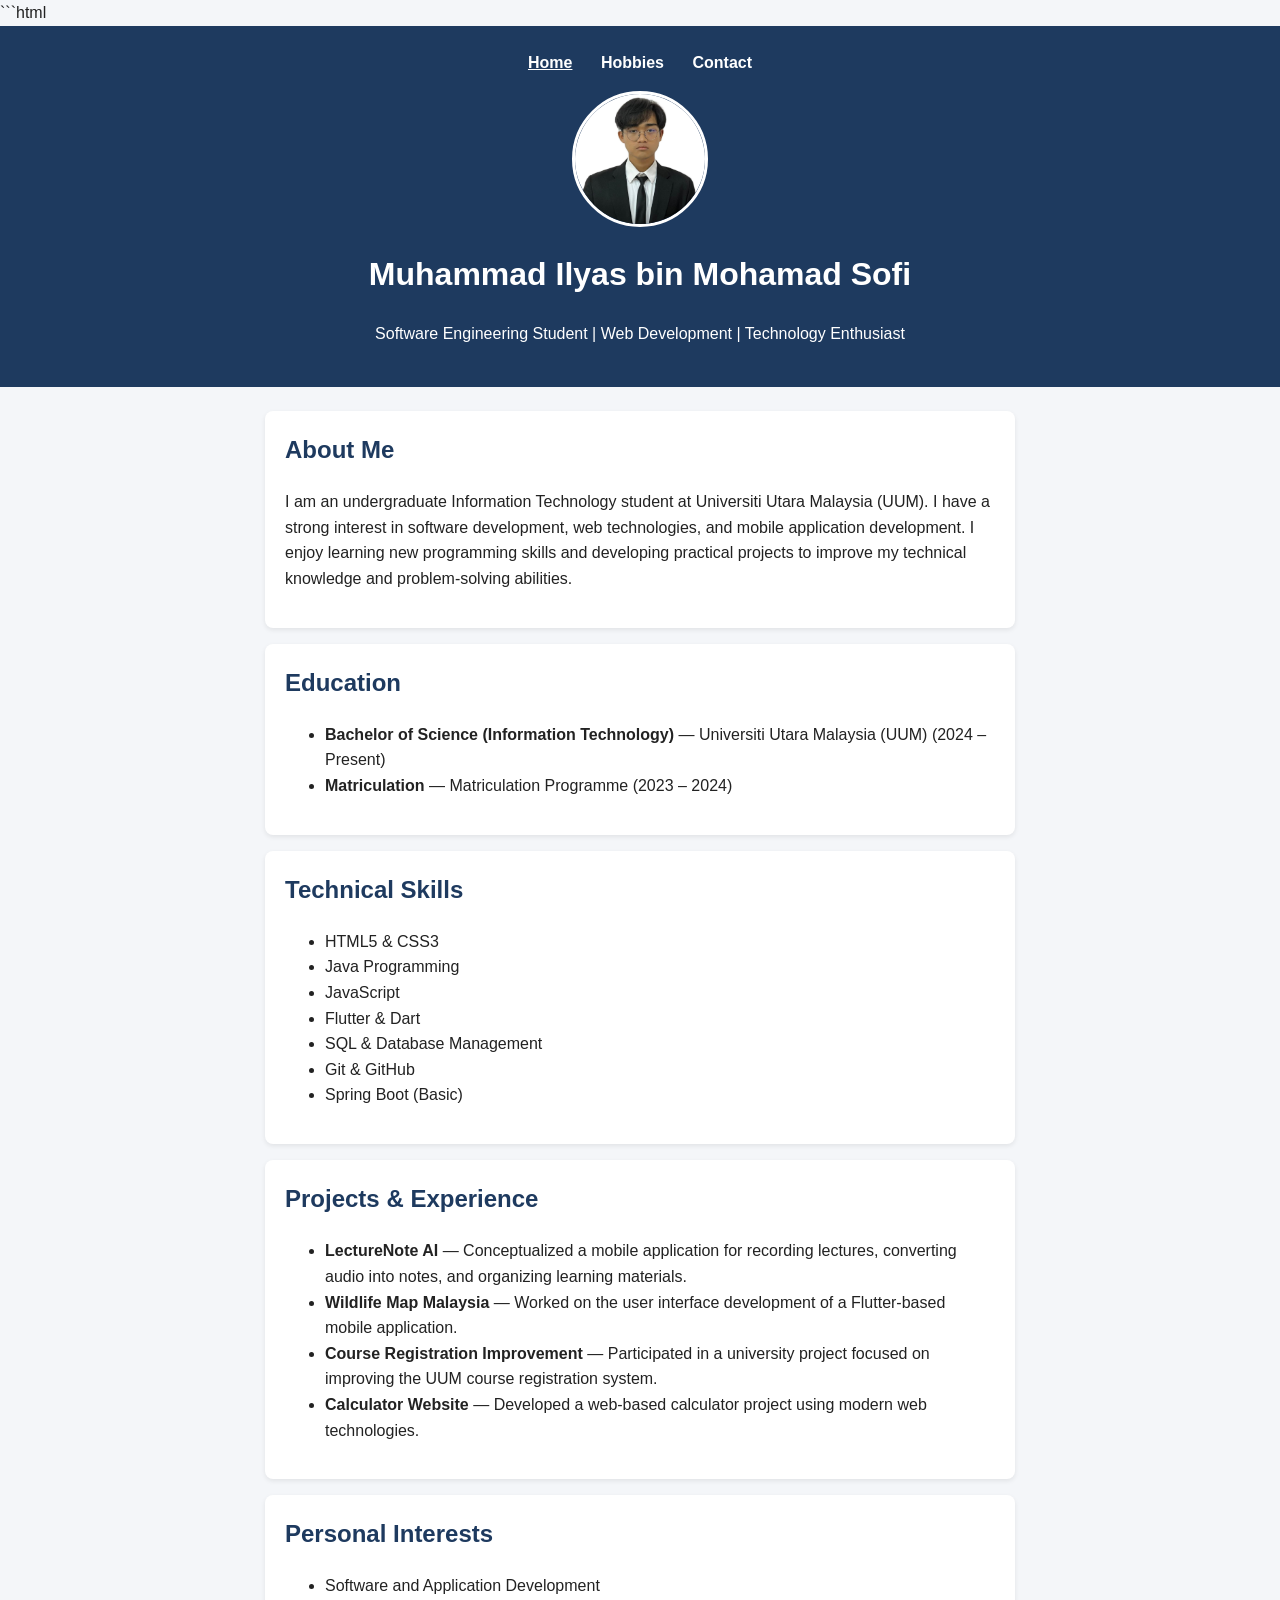
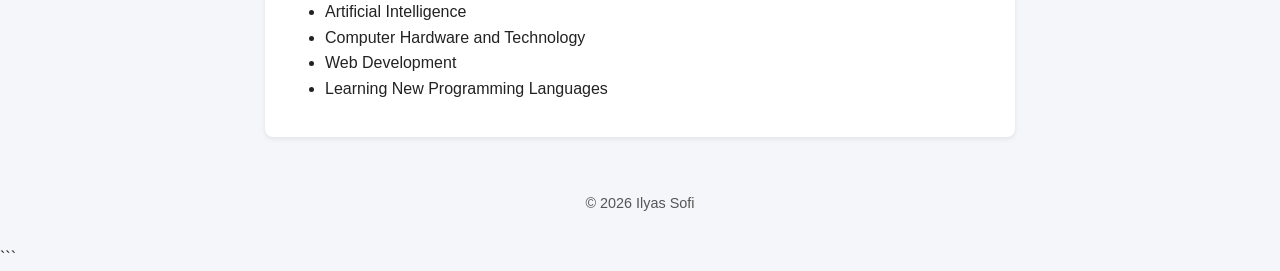
==== index.html @ b595bc07 "Initial resume site" ====
```html
<!DOCTYPE html>
<html lang="en">
<head>
  <meta charset="UTF-8">
  <meta name="viewport" content="width=device-width, initial-scale=1.0">
  <title>My Resume - Home</title>
  <link rel="stylesheet" href="style.css">
</head>
<body>
  <header>
    <nav>
      <a href="index.html" class="active">Home</a>
      <a href="hobbies.html">Hobbies</a>
      <a href="contact.html">Contact</a>
    </nav>

    <img src="profile.jpg" alt="Profile Photo" class="profile-img">

    <h1>Muhammad Ilyas bin Mohamad Sofi </h1>
    <p>Software Engineering Student | Web Development | Technology Enthusiast</p>
  </header>

  <main>
    <section>
      <h2>About Me</h2>
      <p>
        I am an undergraduate Information Technology student at
        Universiti Utara Malaysia (UUM). I have a strong interest
        in software development, web technologies, and mobile
        application development. I enjoy learning new programming
        skills and developing practical projects to improve my
        technical knowledge and problem-solving abilities.
      </p>
    </section>

    <section>
      <h2>Education</h2>
      <ul>
        <li>
          <strong>Bachelor of Science (Information Technology)</strong>
          — Universiti Utara Malaysia (UUM)
          (2024 – Present)
        </li>
        <li>
          <strong>Matriculation</strong>
          — Matriculation Programme
          (2023 – 2024)
        </li>
      </ul>
    </section>

    <section>
      <h2>Technical Skills</h2>
      <ul>
        <li>HTML5 &amp; CSS3</li>
        <li>Java Programming</li>
        <li>JavaScript</li>
        <li>Flutter &amp; Dart</li>
        <li>SQL &amp; Database Management</li>
        <li>Git &amp; GitHub</li>
        <li>Spring Boot (Basic)</li>
      </ul>
    </section>

    <section>
      <h2>Projects &amp; Experience</h2>
      <ul>
        <li>
          <strong>LectureNote AI</strong> — Conceptualized a mobile
          application for recording lectures, converting audio
          into notes, and organizing learning materials.
        </li>
        <li>
          <strong>Wildlife Map Malaysia</strong> — Worked on the
          user interface development of a Flutter-based mobile
          application.
        </li>
        <li>
          <strong>Course Registration Improvement</strong> —
          Participated in a university project focused on
          improving the UUM course registration system.
        </li>
        <li>
          <strong>Calculator Website</strong> — Developed a
          web-based calculator project using modern web technologies.
        </li>
      </ul>
    </section>

    <section>
      <h2>Personal Interests</h2>
      <ul>
        <li>Software and Application Development</li>
        <li>Artificial Intelligence</li>
        <li>Computer Hardware and Technology</li>
        <li>Web Development</li>
        <li>Learning New Programming Languages</li>
      </ul>
    </section>
  </main>

  <footer>
    <p>&copy; 2026 Ilyas Sofi</p>
  </footer>
</body>
</html>
```
---- style.css ----
body {
  font-family: Arial, sans-serif;
  margin: 0;
  background-color: #f4f6f9;
  color: #222;
  line-height: 1.6;
}

header {
  background-color: #1e3a5f;
  color: #ffffff;
  text-align: center;
  padding: 24px 16px;
}

nav {
  margin-bottom: 16px;
}

nav a {
  color: #ffffff;
  text-decoration: none;
  margin: 0 12px;
  font-weight: bold;
}

nav a.active,
nav a:hover {
  text-decoration: underline;
}

.profile-img {
  width: 130px;
  height: 130px;
  border-radius: 50%;
  object-fit: cover;
  border: 3px solid #ffffff;
}

main {
  max-width: 750px;
  margin: 24px auto;
  padding: 0 16px;
}

section {
  background: #ffffff;
  padding: 20px;
  margin-bottom: 16px;
  border-radius: 8px;
  box-shadow: 0 2px 5px rgba(0, 0, 0, 0.08);
}

h2 {
  color: #1e3a5f;
  margin-top: 0;
}

footer {
  text-align: center;
  padding: 16px;
  font-size: 0.9rem;
  color: #555;
}
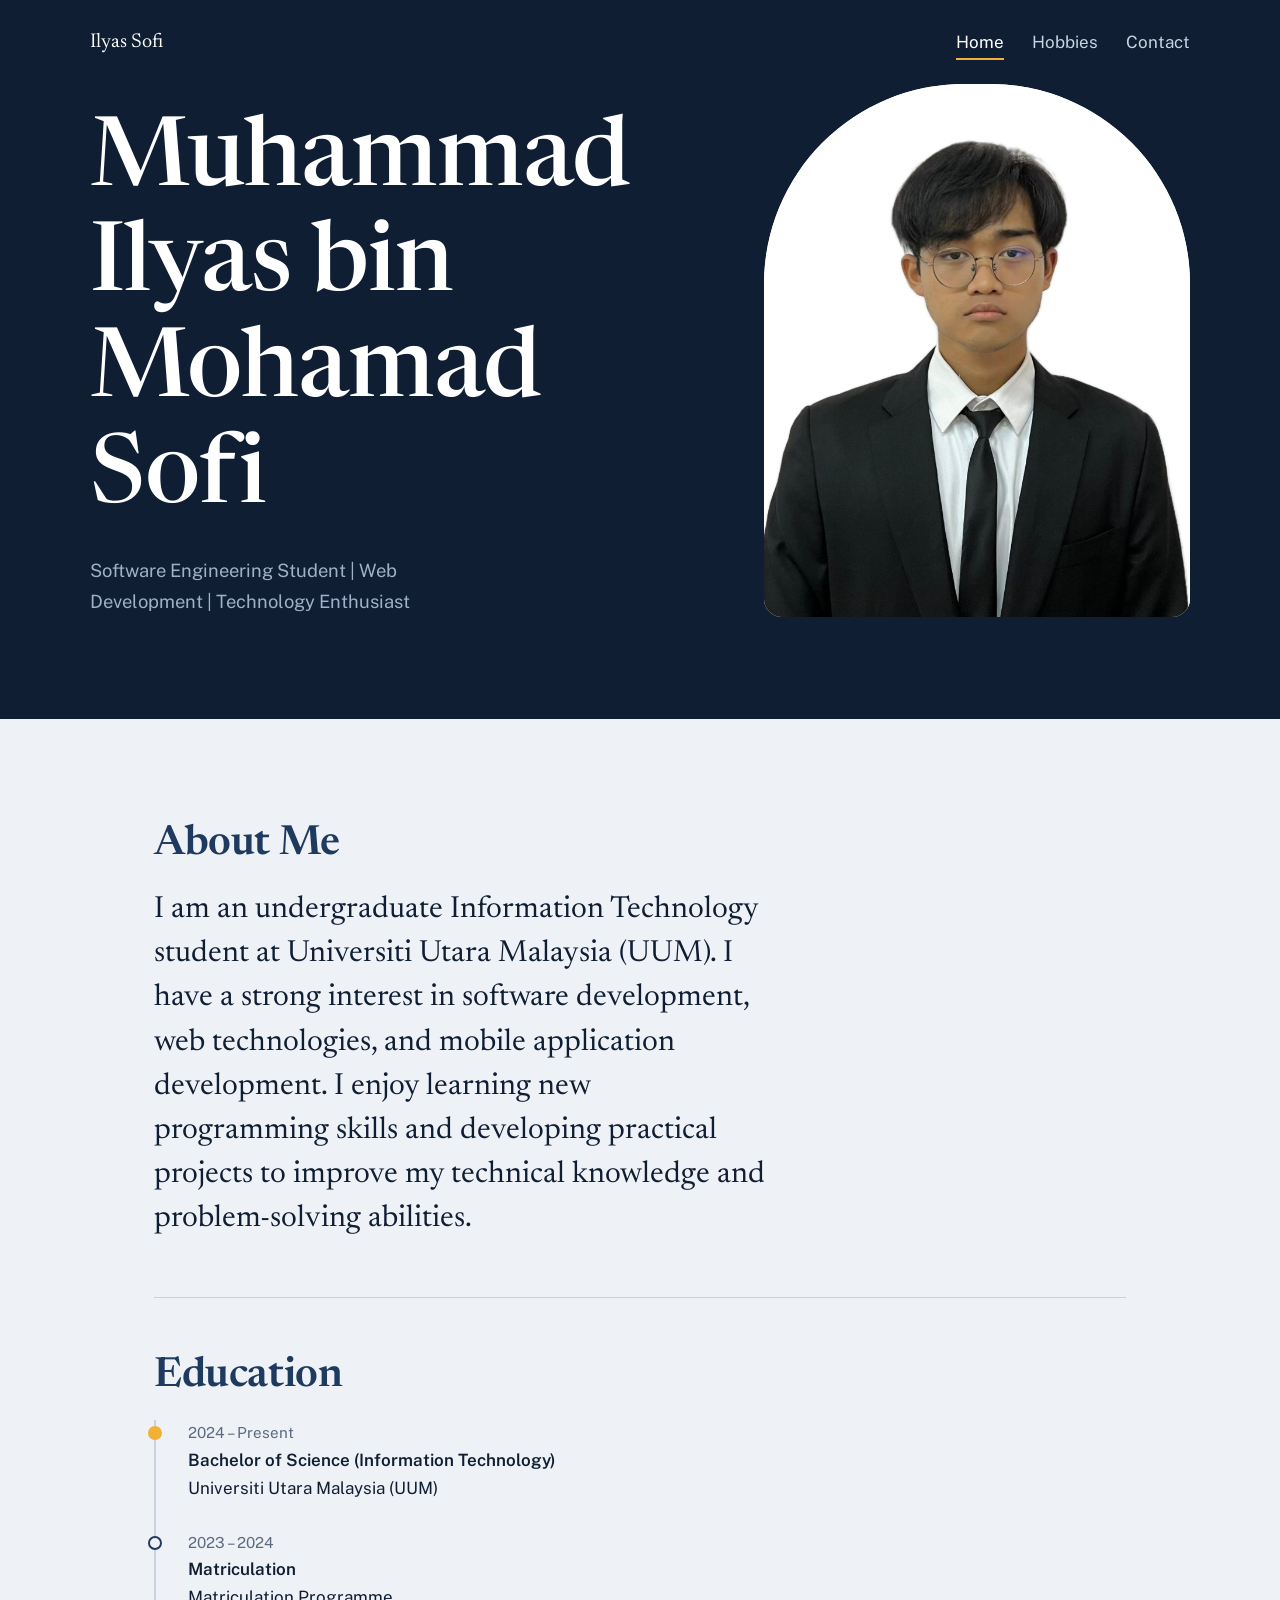
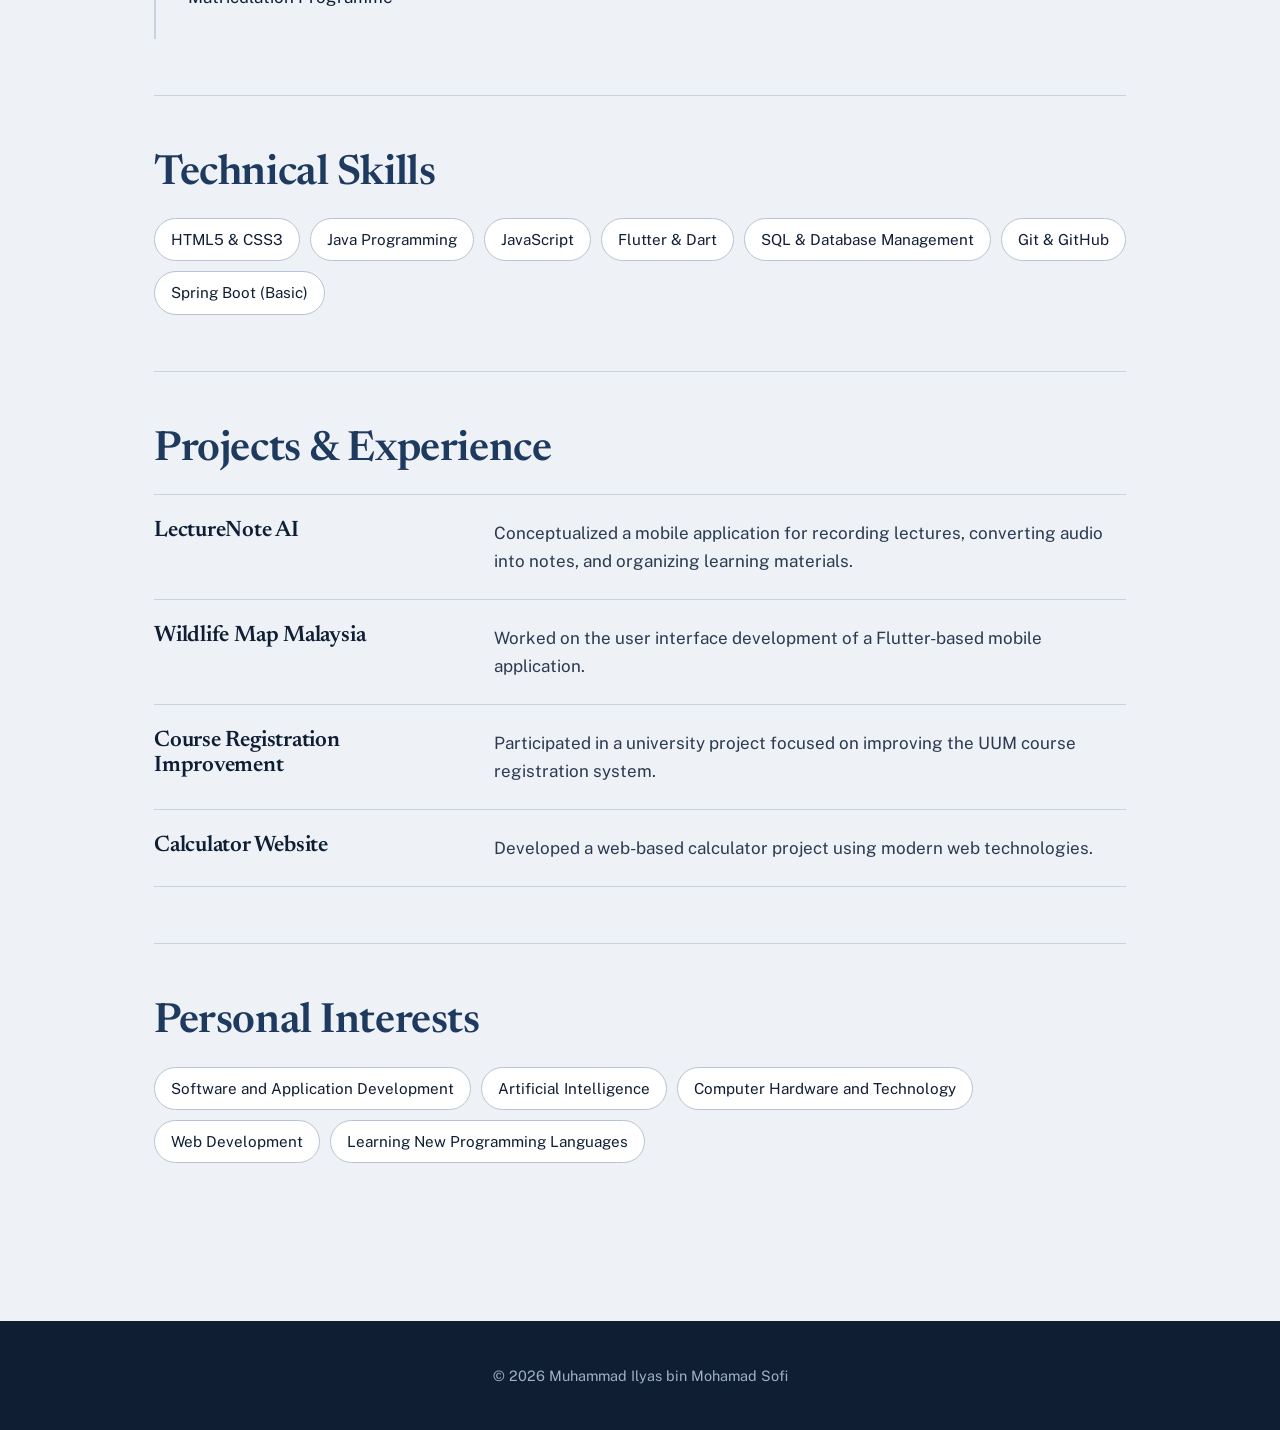
==== commit 9e04127b: "Update resume design" ====
--- a/index.html
+++ b/index.html
@@ -1,108 +1,128 @@
-```html
 <!DOCTYPE html>
 <html lang="en">
 <head>
   <meta charset="UTF-8">
   <meta name="viewport" content="width=device-width, initial-scale=1.0">
-  <title>My Resume - Home</title>
+  <title>Muhammad Ilyas bin Mohamad Sofi | Resume</title>
+  <link rel="preconnect" href="https://fonts.googleapis.com">
+  <link rel="preconnect" href="https://fonts.gstatic.com" crossorigin>
+  <link href="https://fonts.googleapis.com/css2?family=Newsreader:opsz,wght@6..72,500;6..72,600&family=Public+Sans:wght@400;500;600&display=swap" rel="stylesheet">
   <link rel="stylesheet" href="style.css">
 </head>
 <body>
-  <header>
-    <nav>
-      <a href="index.html" class="active">Home</a>
+<header class="hero">
+  <nav class="site-nav">
+    <a class="brand" href="index.html">Ilyas Sofi</a>
+    <div class="links">
+      <a href="index.html" aria-current="page">Home</a>
       <a href="hobbies.html">Hobbies</a>
       <a href="contact.html">Contact</a>
-    </nav>
+    </div>
+  </nav>
 
-    <img src="profile.jpg" alt="Profile Photo" class="profile-img">
+  <div class="hero-grid">
+    <div class="rise">
+      <h1>Muhammad Ilyas bin Mohamad Sofi</h1>
+      <p class="tagline">Software Engineering Student | Web Development | Technology Enthusiast</p>
+    </div>
+    <figure class="portrait rise rise-2">
+      <img src="profile.jpg" alt="Portrait of Muhammad Ilyas bin Mohamad Sofi">
+    </figure>
+  </div>
+</header>
 
-    <h1>Muhammad Ilyas bin Mohamad Sofi </h1>
-    <p>Software Engineering Student | Web Development | Technology Enthusiast</p>
-  </header>
+<main>
+  <section>
+    <h2>About Me</h2>
+    <p class="lede">
+      I am an undergraduate Information Technology student at Universiti Utara Malaysia (UUM). I have a strong interest in software development, web technologies, and mobile application development. I enjoy learning new programming skills and developing practical projects to improve my technical knowledge and problem-solving abilities.
+    </p>
+  </section>
 
-  <main>
-    <section>
-      <h2>About Me</h2>
-      <p>
-        I am an undergraduate Information Technology student at
-        Universiti Utara Malaysia (UUM). I have a strong interest
-        in software development, web technologies, and mobile
-        application development. I enjoy learning new programming
-        skills and developing practical projects to improve my
-        technical knowledge and problem-solving abilities.
-      </p>
-    </section>
+  <section>
+    <h2>Education</h2>
+    <ul class="timeline">
+      <li>
+        <span class="when">2024 – Present</span>
+        <strong>Bachelor of Science (Information Technology)</strong><br>
+        Universiti Utara Malaysia (UUM)
+      </li>
+      <li>
+        <span class="when">2023 – 2024</span>
+        <strong>Matriculation</strong><br>
+        Matriculation Programme
+      </li>
+    </ul>
+  </section>
 
-    <section>
-      <h2>Education</h2>
-      <ul>
-        <li>
-          <strong>Bachelor of Science (Information Technology)</strong>
-          — Universiti Utara Malaysia (UUM)
-          (2024 – Present)
-        </li>
-        <li>
-          <strong>Matriculation</strong>
-          — Matriculation Programme
-          (2023 – 2024)
-        </li>
-      </ul>
-    </section>
+  <section>
+    <h2>Technical Skills</h2>
+    <ul class="tags">
+      <li>HTML5 &amp; CSS3</li>
+      <li>Java Programming</li>
+      <li>JavaScript</li>
+      <li>Flutter &amp; Dart</li>
+      <li>SQL &amp; Database Management</li>
+      <li>Git &amp; GitHub</li>
+      <li>Spring Boot (Basic)</li>
+    </ul>
+  </section>
 
-    <section>
-      <h2>Technical Skills</h2>
-      <ul>
-        <li>HTML5 &amp; CSS3</li>
-        <li>Java Programming</li>
-        <li>JavaScript</li>
-        <li>Flutter &amp; Dart</li>
-        <li>SQL &amp; Database Management</li>
-        <li>Git &amp; GitHub</li>
-        <li>Spring Boot (Basic)</li>
-      </ul>
-    </section>
+  <section>
+    <h2>Projects &amp; Experience</h2>
+    <ul class="projects">
+      <li>
+        <h3>LectureNote AI</h3>
+        <p>Conceptualized a mobile application for recording lectures, converting audio into notes, and organizing learning materials.</p>
+      </li>
+      <li>
+        <h3>Wildlife Map Malaysia</h3>
+        <p>Worked on the user interface development of a Flutter-based mobile application.</p>
+      </li>
+      <li>
+        <h3>Course Registration Improvement</h3>
+        <p>Participated in a university project focused on improving the UUM course registration system.</p>
+      </li>
+      <li>
+        <h3>Calculator Website</h3>
+        <p>Developed a web-based calculator project using modern web technologies.</p>
+      </li>
+    </ul>
+  </section>
 
-    <section>
-      <h2>Projects &amp; Experience</h2>
-      <ul>
-        <li>
-          <strong>LectureNote AI</strong> — Conceptualized a mobile
-          application for recording lectures, converting audio
-          into notes, and organizing learning materials.
-        </li>
-        <li>
-          <strong>Wildlife Map Malaysia</strong> — Worked on the
-          user interface development of a Flutter-based mobile
-          application.
-        </li>
-        <li>
-          <strong>Course Registration Improvement</strong> —
-          Participated in a university project focused on
-          improving the UUM course registration system.
-        </li>
-        <li>
-          <strong>Calculator Website</strong> — Developed a
-          web-based calculator project using modern web technologies.
-        </li>
-      </ul>
-    </section>
+  <section>
+    <h2>Personal Interests</h2>
+    <ul class="tags">
+      <li>Software and Application Development</li>
+      <li>Artificial Intelligence</li>
+      <li>Computer Hardware and Technology</li>
+      <li>Web Development</li>
+      <li>Learning New Programming Languages</li>
+    </ul>
+  </section>
+</main>
 
-    <section>
-      <h2>Personal Interests</h2>
-      <ul>
-        <li>Software and Application Development</li>
-        <li>Artificial Intelligence</li>
-        <li>Computer Hardware and Technology</li>
-        <li>Web Development</li>
-        <li>Learning New Programming Languages</li>
-      </ul>
-    </section>
-  </main>
+<footer>
+  <p>&copy; 2026 Muhammad Ilyas bin Mohamad Sofi</p>
+</footer>
 
-  <footer>
-    <p>&copy; 2026 Ilyas Sofi</p>
-  </footer>
+<script>
+  (() => {
+    const hero = document.querySelector(".hero");
+    const portrait = document.querySelector(".portrait img");
+    const still = matchMedia("(prefers-reduced-motion: reduce)").matches;
+    if (!hero || !portrait || still || !matchMedia("(pointer: fine)").matches) return;
+
+    hero.addEventListener("pointermove", (e) => {
+      const r = hero.getBoundingClientRect();
+      const x = (e.clientX - r.left) / r.width - 0.5;
+      const y = (e.clientY - r.top) / r.height - 0.5;
+      portrait.style.transform = `scale(1.04) translate(${x * 14}px, ${y * 10}px)`;
+    });
+    hero.addEventListener("pointerleave", () => {
+      portrait.style.transform = "";
+    });
+  })();
+</script>
 </body>
-</html>
-```+</html>
--- a/style.css
+++ b/style.css
@@ -1,64 +1,352 @@
+:root {
+  --ink: #0f1e33;
+  --navy: #1e3a5f;
+  --paper: #eef1f6;
+  --slate: #5c6b80;
+  --rule: #c8d1de;
+  --marigold: #f2b134;
+  --white: #ffffff;
+  --serif: "Newsreader", Georgia, "Times New Roman", serif;
+  --sans: "Public Sans", Arial, Helvetica, sans-serif;
+  --ease: cubic-bezier(0.2, 0.7, 0.2, 1);
+  --gutter: clamp(20px, 5vw, 64px);
+}
+
+*, *::before, *::after { box-sizing: border-box; }
+
 body {
-  font-family: Arial, sans-serif;
-  margin: 0;
-  background-color: #f4f6f9;
-  color: #222;
-  line-height: 1.6;
-}
-
-header {
-  background-color: #1e3a5f;
-  color: #ffffff;
+  margin: 0;
+  font-family: var(--sans);
+  font-size: 1.0625rem;
+  line-height: 1.65;
+  color: var(--ink);
+  background: var(--paper);
+}
+
+img { display: block; max-width: 100%; }
+
+a { color: var(--navy); text-underline-offset: 4px; }
+
+a:focus-visible,
+button:focus-visible {
+  outline: 3px solid var(--marigold);
+  outline-offset: 3px;
+}
+
+h1, h2, h3 {
+  font-family: var(--serif);
+  font-weight: 600;
+  line-height: 1.1;
+  letter-spacing: -0.01em;
+  margin: 0 0 0.5em;
+}
+
+h2 { font-size: clamp(1.9rem, 4vw, 2.6rem); color: var(--navy); }
+
+/* Dark header shared by every page */
+.hero {
+  background: var(--ink);
+  color: var(--white);
+  padding: 0 var(--gutter) clamp(56px, 8vw, 110px);
+}
+
+.site-nav {
+  max-width: 1100px;
+  margin: 0 auto;
+  padding: 24px 0;
+  display: flex;
+  flex-wrap: wrap;
+  justify-content: space-between;
+  align-items: center;
+  gap: 16px;
+}
+
+.brand {
+  font-family: var(--serif);
+  font-size: 1.25rem;
+  color: var(--white);
+  text-decoration: none;
+}
+
+.links { display: flex; gap: 28px; }
+
+.links a {
+  position: relative;
+  padding: 4px 0;
+  color: #c9d3e3;
+  text-decoration: none;
+}
+
+.links a::after {
+  content: "";
+  position: absolute;
+  left: 0;
+  right: 0;
+  bottom: 0;
+  height: 2px;
+  background: var(--marigold);
+  transform: scaleX(0);
+  transform-origin: left;
+  transition: transform 0.35s var(--ease);
+}
+
+.links a:hover::after,
+.links a[aria-current="page"]::after { transform: scaleX(1); }
+
+.links a[aria-current="page"] { color: var(--white); }
+
+.hero-grid {
+  max-width: 1100px;
+  margin: 0 auto;
+  display: grid;
+  grid-template-columns: 1.4fr 1fr;
+  gap: clamp(32px, 6vw, 80px);
+  align-items: end;
+}
+
+.hero h1 {
+  font-size: clamp(2.8rem, 7.5vw, 6.5rem);
+  font-weight: 500;
+  margin: 0;
+}
+
+.tagline {
+  max-width: 34ch;
+  margin: 24px 0 0;
+  font-size: 1.15rem;
+  color: #9fb0c8;
+}
+
+.portrait {
+  margin: 0;
+  aspect-ratio: 4 / 5;
+  border-radius: 200px 200px 18px 18px;
+  overflow: hidden;
+  background: var(--white);
+}
+
+.portrait img {
+  width: 100%;
+  height: 100%;
+  object-fit: cover;
+  transform: scale(1.04);
+  transition: transform 0.6s var(--ease);
+}
+
+/* One orchestrated load sequence */
+.rise {
+  opacity: 0;
+  transform: translateY(18px);
+  animation: rise 0.9s var(--ease) forwards;
+}
+.rise-2 { animation-delay: 0.12s; }
+.rise-3 { animation-delay: 0.24s; }
+
+@keyframes rise {
+  to { opacity: 1; transform: none; }
+}
+
+/* Body */
+main {
+  max-width: 1100px;
+  margin: 0 auto;
+  padding: clamp(56px, 8vw, 110px) var(--gutter);
+}
+
+section {
+  padding: 56px 0;
+  border-top: 1px solid var(--rule);
+}
+
+section:first-child { border-top: 0; padding-top: 0; }
+
+.lede {
+  max-width: 36ch;
+  margin: 0;
+  font-family: var(--serif);
+  font-size: clamp(1.4rem, 2.6vw, 1.9rem);
+  line-height: 1.45;
+}
+
+.timeline {
+  list-style: none;
+  margin: 0;
+  padding: 0;
+  border-left: 2px solid var(--rule);
+}
+
+.timeline li {
+  position: relative;
+  padding: 0 0 28px 32px;
+}
+
+.timeline li::before {
+  content: "";
+  position: absolute;
+  left: -8px;
+  top: 6px;
+  width: 14px;
+  height: 14px;
+  border-radius: 50%;
+  border: 2px solid var(--navy);
+  background: var(--paper);
+}
+
+.timeline li:first-child::before {
+  background: var(--marigold);
+  border-color: var(--marigold);
+}
+
+.when {
+  display: block;
+  font-size: 0.95rem;
+  color: var(--slate);
+}
+
+.timeline strong { font-weight: 600; }
+
+.tags {
+  list-style: none;
+  margin: 0;
+  padding: 0;
+  display: flex;
+  flex-wrap: wrap;
+  gap: 10px;
+}
+
+.tags li {
+  padding: 8px 16px;
+  border: 1px solid #b7c3d4;
+  border-radius: 999px;
+  background: var(--white);
+  font-size: 0.95rem;
+  transition: background 0.25s, color 0.25s, border-color 0.25s;
+}
+
+.tags li:hover {
+  background: var(--navy);
+  border-color: var(--navy);
+  color: var(--white);
+}
+
+.projects {
+  list-style: none;
+  margin: 0;
+  padding: 0;
+}
+
+.projects li {
+  display: grid;
+  grid-template-columns: minmax(180px, 1fr) 2fr;
+  gap: 24px;
+  padding: 24px 0;
+  border-top: 1px solid var(--rule);
+}
+
+.projects li:last-child { border-bottom: 1px solid var(--rule); }
+
+.projects h3 {
+  margin: 0;
+  font-size: 1.4rem;
+}
+
+.projects p {
+  margin: 0;
+  color: #2b3a4f;
+}
+
+.hobby-grid {
+  list-style: none;
+  margin: 0;
+  padding: 0;
+  display: grid;
+  grid-template-columns: repeat(auto-fit, minmax(260px, 1fr));
+  gap: 20px;
+}
+
+.hobby-grid li {
+  padding: 28px;
+  background: var(--white);
+  border-top: 3px solid var(--navy);
+  transition: border-color 0.3s;
+}
+
+.hobby-grid li:hover { border-top-color: var(--marigold); }
+
+.hobby-grid h3 {
+  font-size: 1.5rem;
+  margin-bottom: 0.4em;
+}
+
+.hobby-grid p {
+  margin: 0;
+  color: #2b3a4f;
+}
+
+.contact-row {
+  display: flex;
+  flex-wrap: wrap;
+  align-items: baseline;
+  gap: 8px 24px;
+  padding: 24px 0;
+  border-top: 1px solid var(--rule);
+}
+
+.contact-row:last-child { border-bottom: 1px solid var(--rule); }
+
+.contact-row .label {
+  min-width: 96px;
+  color: var(--slate);
+}
+
+.contact-row a { font-size: 1.1rem; }
+
+.email {
+  font-family: var(--serif);
+  font-size: clamp(1.5rem, 4vw, 2.4rem);
+  word-break: break-all;
+}
+
+.copy {
+  font: inherit;
+  font-size: 0.95rem;
+  padding: 8px 18px;
+  border: 1px solid var(--navy);
+  border-radius: 999px;
+  background: transparent;
+  color: var(--navy);
+  cursor: pointer;
+  transition: background 0.25s, color 0.25s;
+}
+
+.copy:hover,
+.copy[data-done] {
+  background: var(--navy);
+  color: var(--white);
+}
+
+footer {
+  background: var(--ink);
+  color: #9fb0c8;
   text-align: center;
-  padding: 24px 16px;
-}
-
-nav {
-  margin-bottom: 16px;
-}
-
-nav a {
-  color: #ffffff;
-  text-decoration: none;
-  margin: 0 12px;
-  font-weight: bold;
-}
-
-nav a.active,
-nav a:hover {
-  text-decoration: underline;
-}
-
-.profile-img {
-  width: 130px;
-  height: 130px;
-  border-radius: 50%;
-  object-fit: cover;
-  border: 3px solid #ffffff;
-}
-
-main {
-  max-width: 750px;
-  margin: 24px auto;
-  padding: 0 16px;
-}
-
-section {
-  background: #ffffff;
-  padding: 20px;
-  margin-bottom: 16px;
-  border-radius: 8px;
-  box-shadow: 0 2px 5px rgba(0, 0, 0, 0.08);
-}
-
-h2 {
-  color: #1e3a5f;
-  margin-top: 0;
-}
-
-footer {
-  text-align: center;
-  padding: 16px;
+  padding: 28px 16px;
   font-size: 0.9rem;
-  color: #555;
-}+}
+
+@media (max-width: 820px) {
+  .hero-grid { grid-template-columns: 1fr; }
+  .portrait { width: min(260px, 70%); }
+}
+
+@media (max-width: 720px) {
+  .projects li,
+  .contact-row { grid-template-columns: 1fr; display: grid; gap: 8px; }
+}
+
+@media (prefers-reduced-motion: reduce) {
+  *, *::before, *::after {
+    animation: none !important;
+    transition: none !important;
+  }
+  .rise { opacity: 1; transform: none; }
+}
